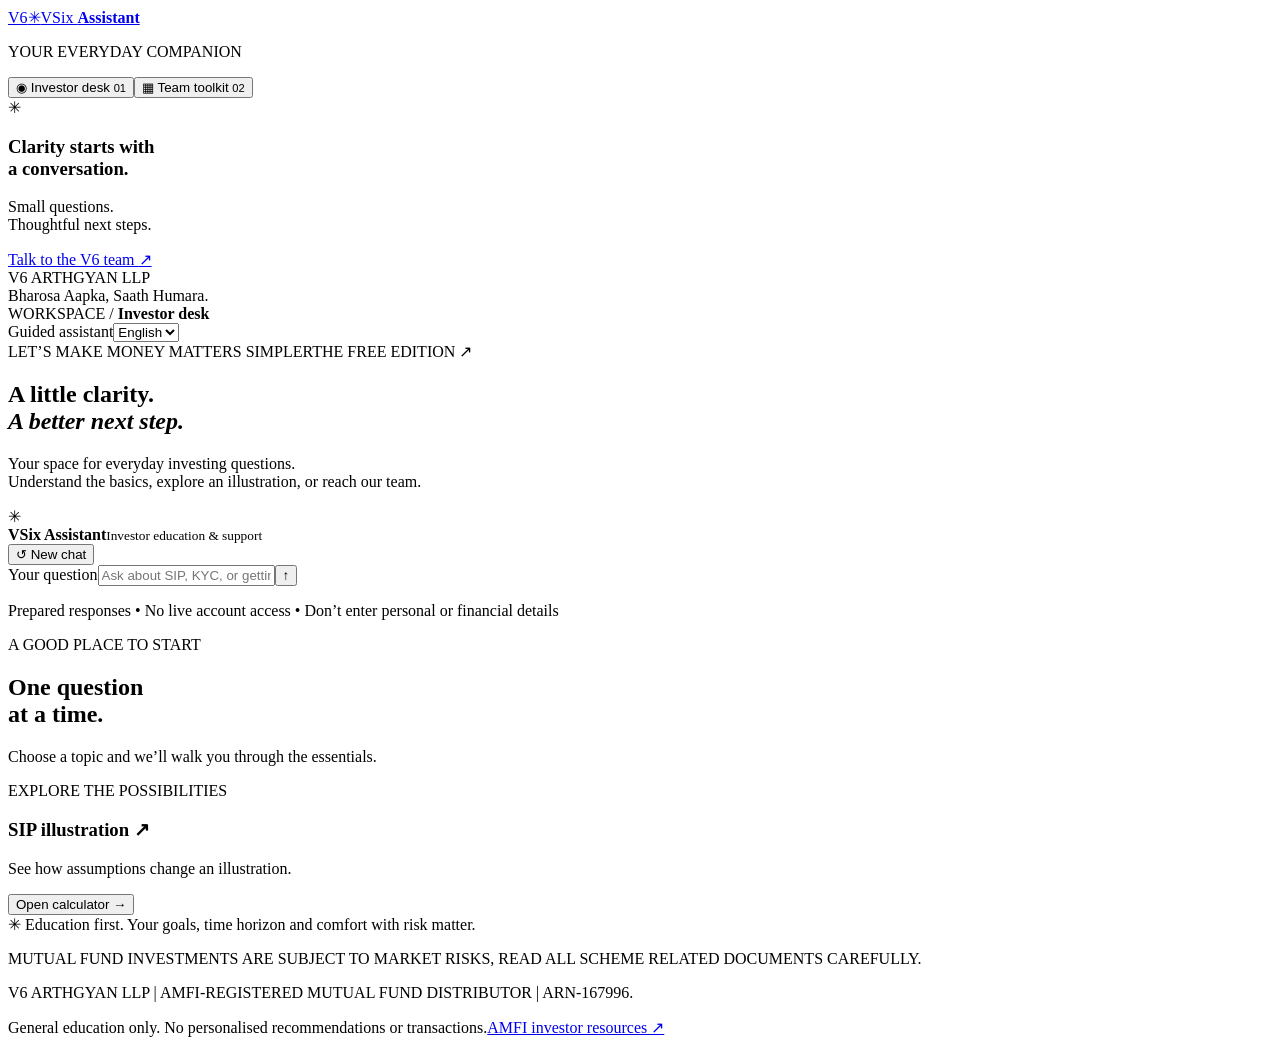
==== index.html @ e1c982d2 "Build VSix Assistant investor and team interface" ====
<!doctype html>
<html lang="en"><head><meta charset="utf-8"><meta name="viewport" content="width=device-width,initial-scale=1"><meta name="theme-color" content="#142a3b"><meta name="description" content="VSix Assistant: investor education, WhatsApp enquiries and a practical team toolkit."><title>VSix Assistant — A little clarity, every day.</title><link rel="stylesheet" href="style.css"></head>
<body><div class="app"><aside class="sidebar"><a class="wordmark" href="./" aria-label="VSix Assistant home"><span class="mark">V6<span>✳</span></span><span>VSix <b>Assistant</b></span></a><p class="eyebrow">YOUR EVERYDAY COMPANION</p><nav aria-label="Assistant workspace"><button class="nav active" data-mode="client"><span>◉</span> Investor desk <small>01</small></button><button class="nav" data-mode="team"><span>▦</span> Team toolkit <small>02</small></button></nav><div class="side-note"><span class="little-star">✳</span><h3>Clarity starts with<br>a conversation.</h3><p>Small questions.<br>Thoughtful next steps.</p></div><a class="contact whatsapp" href="https://wa.me/916306522855" target="_blank" rel="noopener noreferrer">Talk to the V6 team <span>↗</span></a><div class="side-bottom">V6 ARTHGYAN LLP<br><span>Bharosa Aapka, Saath Humara.</span></div></aside>
<main><header><span class="breadcrumb">WORKSPACE <span>/</span> <b id="crumb">Investor desk</b></span><div class="header-right"><span class="status"><i></i> Guided assistant</span><select id="language" aria-label="Response language"><option value="en">English</option><option value="hi">हिन्दी</option></select></div></header>
<section class="intro"><div class="intro-top"><span class="tag" id="tag">LET’S MAKE MONEY MATTERS SIMPLER</span><span class="edition">THE FREE EDITION ↗</span></div><h1 id="title">A little clarity.<br><em>A better next step.</em></h1><p id="subtitle">Your space for everyday investing questions.<br>Understand the basics, explore an illustration, or reach our team.</p></section>
<div class="workspace"><section class="chat-panel" aria-label="Guided chat"><div class="panel-head"><div><span class="avatar">✳</span><div><strong>VSix Assistant</strong><small id="modeLabel">Investor education & support</small></div></div><button class="text-button" id="reset">↺ New chat</button></div><div class="messages" id="messages" role="log" aria-live="polite" aria-relevant="additions"></div><div id="suggestions" class="suggestions"></div><form id="chatForm" class="composer"><label class="sr-only" for="question">Your question</label><input id="question" maxlength="500" autocomplete="off" placeholder="Ask about SIP, KYC, or getting started…" required><button aria-label="Send question" type="submit">↑</button></form><p class="chat-note">Prepared responses • No live account access • Don’t enter personal or financial details</p></section>
<aside class="right-panel"><section class="resource-card" id="resource"><div class="mini-label">A GOOD PLACE TO START</div><h2>One question<br>at a time.</h2><p>Choose a topic and we’ll walk you through the essentials.</p><div id="topics"></div></section><section class="tool-card"><span class="mini-label">EXPLORE THE POSSIBILITIES</span><h3>SIP illustration <span>↗</span></h3><p>See how assumptions change an illustration.</p><button id="openCalc">Open calculator <span>→</span></button></section><div class="trust-note">✳ <span>Education first. Your goals, time horizon and comfort with risk matter.</span></div></aside></div>
<section id="teamTools" hidden><div class="section-title"><div><span class="mini-label">LESS REPETITION. MORE FOCUS.</span><h2>Your everyday drafting desk.</h2></div><span>Templates • Review before use</span></div><div class="tools-grid"><article class="draft-card"><h3>Content & client replies</h3><p>Prepared drafts for common communication needs.</p><label for="template">Choose a template</label><select id="template"><option value="caption">Goal-based investing caption</option><option value="sipreply">SIP enquiry reply</option><option value="followup">Service request follow-up</option><option value="handover">Internal task handover</option></select><button class="primary" id="draft">Create draft →</button></article><article class="draft-output"><div><span class="mini-label">YOUR DRAFT</span><button class="text-button" id="copyDraft">Copy</button></div><textarea id="draftOutput" aria-label="Editable communication draft" placeholder="Your draft will appear here. You can edit it before copying."></textarea><p id="copyStatus" role="status">No client data required. All drafts need human review.</p></article></div></section>
<footer><p>MUTUAL FUND INVESTMENTS ARE SUBJECT TO MARKET RISKS, READ ALL SCHEME RELATED DOCUMENTS CAREFULLY.</p><p>V6 ARTHGYAN LLP | AMFI-REGISTERED MUTUAL FUND DISTRIBUTOR | ARN-167996.</p><div><span>General education only. No personalised recommendations or transactions.</span><a href="https://www.amfiindia.com/investor" target="_blank" rel="noopener noreferrer">AMFI investor resources ↗</a></div></footer>
</main></div>
<dialog id="calculator"><div class="dialog-head"><span class="mini-label">PLAN WITH PERSPECTIVE</span><button id="closeCalc" aria-label="Close calculator">×</button></div><h2>What could consistency look like?</h2><p class="muted">A mathematical illustration, not a return forecast.</p><form id="calcForm"><label for="monthly">Monthly investment (₹)</label><input id="monthly" type="number" min="100" max="10000000" step="100" value="5000" required><div class="calc-row"><div><label for="years">Years</label><input id="years" type="number" min="1" max="50" value="10" required></div><div><label for="rate">Assumed annual return (%)</label><input id="rate" type="number" min="-20" max="30" step="0.1" value="8" required></div></div><button class="primary">Calculate illustration →</button></form><div id="calcResult" aria-live="polite"></div><p class="fine">Assumes end-of-month contributions and a constant monthly rate derived from the annual rate. Actual returns vary and can be negative. Excludes taxes, charges and inflation.</p></dialog>
<script src="app.js"></script></body></html>
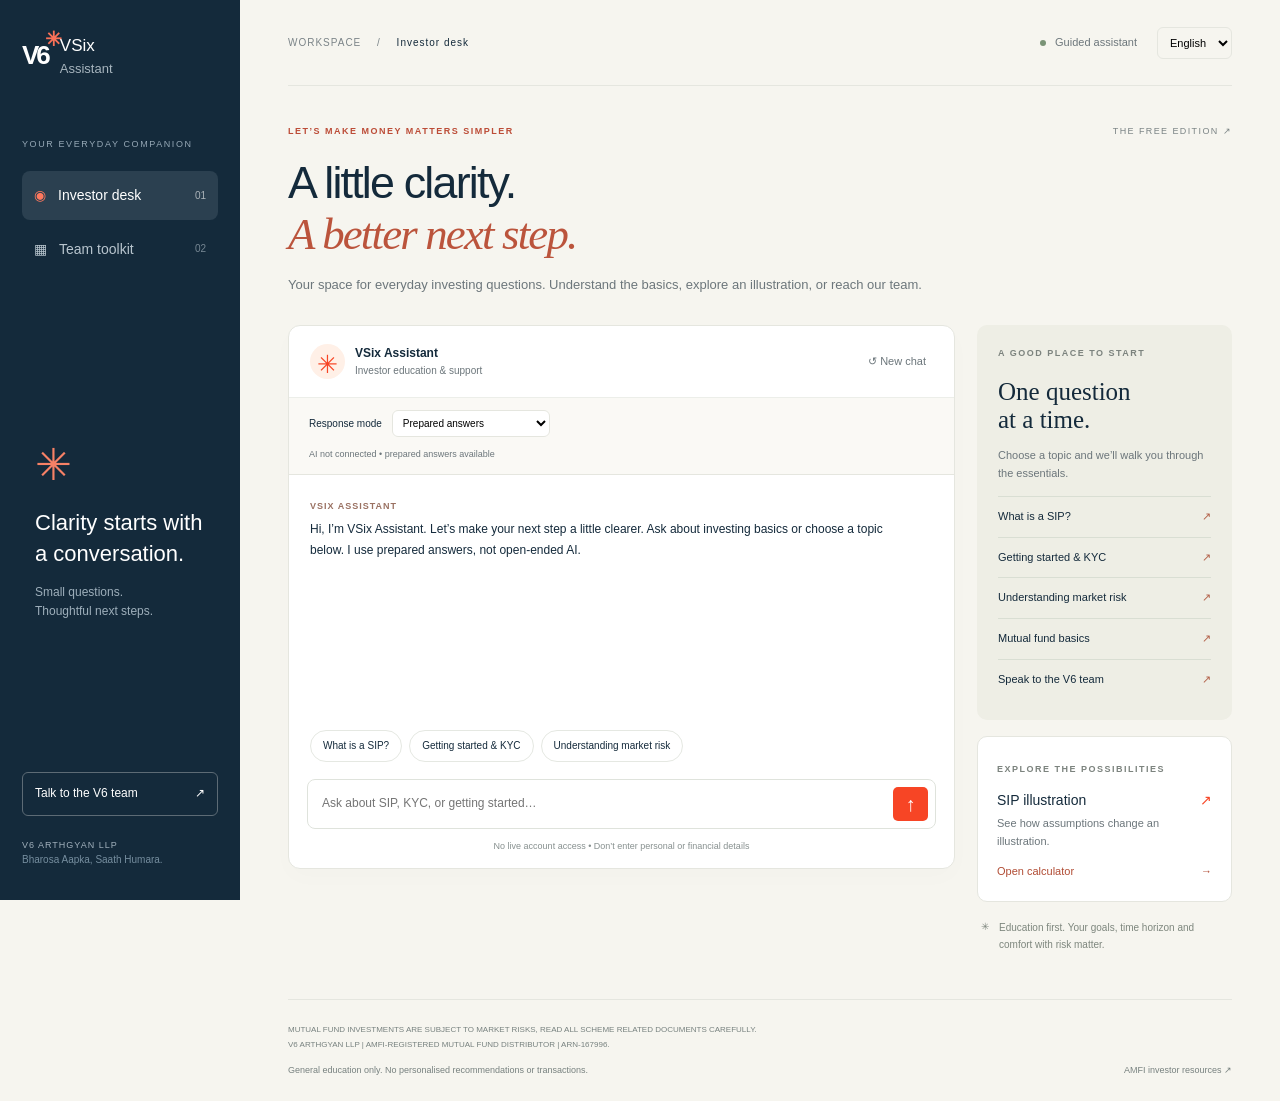
==== commit 2d180eac: "Add optional server-side Gemini integration with persistent usage caps and prepared fallback" ====
--- a/index.html
+++ b/index.html
@@ -3,7 +3,7 @@
 <body><div class="app"><aside class="sidebar"><a class="wordmark" href="./" aria-label="VSix Assistant home"><span class="mark">V6<span>✳</span></span><span>VSix <b>Assistant</b></span></a><p class="eyebrow">YOUR EVERYDAY COMPANION</p><nav aria-label="Assistant workspace"><button class="nav active" data-mode="client"><span>◉</span> Investor desk <small>01</small></button><button class="nav" data-mode="team"><span>▦</span> Team toolkit <small>02</small></button></nav><div class="side-note"><span class="little-star">✳</span><h3>Clarity starts with<br>a conversation.</h3><p>Small questions.<br>Thoughtful next steps.</p></div><a class="contact whatsapp" href="https://wa.me/916306522855" target="_blank" rel="noopener noreferrer">Talk to the V6 team <span>↗</span></a><div class="side-bottom">V6 ARTHGYAN LLP<br><span>Bharosa Aapka, Saath Humara.</span></div></aside>
 <main><header><span class="breadcrumb">WORKSPACE <span>/</span> <b id="crumb">Investor desk</b></span><div class="header-right"><span class="status"><i></i> Guided assistant</span><select id="language" aria-label="Response language"><option value="en">English</option><option value="hi">हिन्दी</option></select></div></header>
 <section class="intro"><div class="intro-top"><span class="tag" id="tag">LET’S MAKE MONEY MATTERS SIMPLER</span><span class="edition">THE FREE EDITION ↗</span></div><h1 id="title">A little clarity.<br><em>A better next step.</em></h1><p id="subtitle">Your space for everyday investing questions.<br>Understand the basics, explore an illustration, or reach our team.</p></section>
-<div class="workspace"><section class="chat-panel" aria-label="Guided chat"><div class="panel-head"><div><span class="avatar">✳</span><div><strong>VSix Assistant</strong><small id="modeLabel">Investor education & support</small></div></div><button class="text-button" id="reset">↺ New chat</button></div><div class="messages" id="messages" role="log" aria-live="polite" aria-relevant="additions"></div><div id="suggestions" class="suggestions"></div><form id="chatForm" class="composer"><label class="sr-only" for="question">Your question</label><input id="question" maxlength="500" autocomplete="off" placeholder="Ask about SIP, KYC, or getting started…" required><button aria-label="Send question" type="submit">↑</button></form><p class="chat-note">Prepared responses • No live account access • Don’t enter personal or financial details</p></section>
+<div class="workspace"><section class="chat-panel" aria-label="Guided chat"><div class="panel-head"><div><span class="avatar">✳</span><div><strong>VSix Assistant</strong><small id="modeLabel">Investor education & support</small></div></div><button class="text-button" id="reset">↺ New chat</button></div><div class="ai-bar"><label for="answerMode">Response mode</label><select id="answerMode"><option value="prepared">Prepared answers</option><option value="ai" disabled>Gemini AI — awaiting setup</option></select><span id="aiStatus" role="status">Checking AI connection…</span></div><p class="ai-disclosure" id="aiDisclosure" hidden>AI questions and up to 3 recent exchanges go to Google. Free-tier content may be used to improve its products. Share general questions only. AI can make mistakes.</p><div class="messages" id="messages" role="log" aria-live="polite" aria-relevant="additions"></div><div id="suggestions" class="suggestions"></div><form id="chatForm" class="composer"><label class="sr-only" for="question">Your question</label><input id="question" maxlength="500" autocomplete="off" placeholder="Ask about SIP, KYC, or getting started…" required><button aria-label="Send question" type="submit">↑</button></form><p class="chat-note">No live account access • Don’t enter personal or financial details</p></section>
 <aside class="right-panel"><section class="resource-card" id="resource"><div class="mini-label">A GOOD PLACE TO START</div><h2>One question<br>at a time.</h2><p>Choose a topic and we’ll walk you through the essentials.</p><div id="topics"></div></section><section class="tool-card"><span class="mini-label">EXPLORE THE POSSIBILITIES</span><h3>SIP illustration <span>↗</span></h3><p>See how assumptions change an illustration.</p><button id="openCalc">Open calculator <span>→</span></button></section><div class="trust-note">✳ <span>Education first. Your goals, time horizon and comfort with risk matter.</span></div></aside></div>
 <section id="teamTools" hidden><div class="section-title"><div><span class="mini-label">LESS REPETITION. MORE FOCUS.</span><h2>Your everyday drafting desk.</h2></div><span>Templates • Review before use</span></div><div class="tools-grid"><article class="draft-card"><h3>Content & client replies</h3><p>Prepared drafts for common communication needs.</p><label for="template">Choose a template</label><select id="template"><option value="caption">Goal-based investing caption</option><option value="sipreply">SIP enquiry reply</option><option value="followup">Service request follow-up</option><option value="handover">Internal task handover</option></select><button class="primary" id="draft">Create draft →</button></article><article class="draft-output"><div><span class="mini-label">YOUR DRAFT</span><button class="text-button" id="copyDraft">Copy</button></div><textarea id="draftOutput" aria-label="Editable communication draft" placeholder="Your draft will appear here. You can edit it before copying."></textarea><p id="copyStatus" role="status">No client data required. All drafts need human review.</p></article></div></section>
 <footer><p>MUTUAL FUND INVESTMENTS ARE SUBJECT TO MARKET RISKS, READ ALL SCHEME RELATED DOCUMENTS CAREFULLY.</p><p>V6 ARTHGYAN LLP | AMFI-REGISTERED MUTUAL FUND DISTRIBUTOR | ARN-167996.</p><div><span>General education only. No personalised recommendations or transactions.</span><a href="https://www.amfiindia.com/investor" target="_blank" rel="noopener noreferrer">AMFI investor resources ↗</a></div></footer>
--- a/style.css
+++ b/style.css
@@ -0,0 +1,2 @@
+:root{--navy:#142a3b;--orange:#f74525;--cream:#f6f5ef;--line:#e5e6df;--muted:#6c767b}*{box-sizing:border-box}body{margin:0;background:var(--cream);color:var(--navy);font:14px/1.6 Arial,sans-serif}button,input,select,textarea{font:inherit}button,a,input,select,textarea{-webkit-tap-highlight-color:transparent}button,a,select{cursor:pointer}button{color:inherit}a{color:inherit}button:focus-visible,a:focus-visible,input:focus-visible,select:focus-visible,textarea:focus-visible{outline:3px solid #f7a08e;outline-offset:3px}button{transition:background .15s,transform .15s}button:hover{transform:translateY(-1px)}.app{display:grid;grid-template-columns:240px 1fr;min-height:100vh}.sidebar{background:var(--navy);color:#fff;padding:32px 22px;display:flex;flex-direction:column;position:sticky;top:0;height:100vh}.wordmark{text-decoration:none;display:flex;align-items:center;gap:12px;font-size:17px}.wordmark b{display:block;font-weight:400;color:#a7b5be;font-size:13px}.mark{font-weight:800;font-size:26px;position:relative;letter-spacing:-3px}.mark span{color:#fa7158;font-size:20px;position:absolute;top:-12px;right:-11px}.eyebrow{font-size:9px;letter-spacing:1.6px;color:#96a8b6;margin:57px 0 15px}.nav{width:100%;border:0;background:transparent;text-align:left;color:#b8c5ce;display:flex;gap:12px;align-items:center;padding:13px 12px;border-radius:8px;margin:5px 0}.nav small{margin-left:auto;font-size:10px;opacity:.6}.nav.active{background:#2b4050;color:#fff}.nav.active>span{color:#ff785e}.side-note{margin:auto 0;padding:35px 13px}.little-star{font-size:44px;color:#f78166}.side-note h3{font-weight:400;font-size:22px;line-height:1.4;margin:8px 0 13px}.side-note p{color:#9eafbb;font-size:12px}.contact{border:1px solid #5d6b75;border-radius:6px;padding:11px 12px;text-decoration:none;font-size:12px;display:flex;justify-content:space-between}.side-bottom{font-size:9px;letter-spacing:1px;color:#a1b0bc;margin-top:22px}.side-bottom span{font-size:10px;letter-spacing:0;color:#768e9f}main{padding:0 48px;max-width:1600px;width:100%;margin:auto}header{height:86px;display:flex;align-items:center;justify-content:space-between;border-bottom:1px solid var(--line);gap:12px}.breadcrumb{font-size:10px;letter-spacing:1px;color:#7b8488}.breadcrumb span{margin:0 12px}.breadcrumb b{color:var(--navy);font-weight:500}.header-right{display:flex;align-items:center;gap:20px}.status{font-size:11px;color:var(--muted)}.status i{display:inline-block;background:#799376;width:6px;height:6px;border-radius:100%;margin-right:6px}select{background:white;border:1px solid var(--line);padding:8px;border-radius:6px}header select{background:transparent;font-size:11px}.intro{padding:38px 0 29px}.intro-top{display:flex;align-items:center;justify-content:space-between}.tag,.mini-label{font-size:9px;font-weight:600;letter-spacing:1.5px}.tag{color:#bc4c37}.edition{font-size:9px;letter-spacing:1.4px;color:#7b8485}h1{font-size:clamp(32px,3.5vw,52px);font-weight:500;line-height:1.12;letter-spacing:-1.8px;margin:19px 0 14px}h1 em{font-family:Georgia,serif;font-weight:400;color:#bb543c}p{margin:0}.intro>p{color:var(--muted);font-size:13px;line-height:1.8}.workspace{display:grid;grid-template-columns:minmax(0,1fr) 255px;gap:22px;align-items:start}.chat-panel{background:#fff;border:1px solid var(--line);border-radius:12px;overflow:hidden;box-shadow:0 8px 25px #142a3b04}.panel-head{padding:18px 21px;display:flex;justify-content:space-between;align-items:center;border-bottom:1px solid #eceee9}.panel-head>div{display:flex;align-items:center;gap:10px}.avatar{width:35px;height:35px;border-radius:50%;background:#fff0e7;color:var(--orange);display:grid;place-items:center;font-size:25px}.panel-head strong{font-size:12px;display:block}.panel-head small{font-size:10px;color:var(--muted);display:block}.text-button{background:none;border:0;font-size:11px;color:var(--muted);padding:7px}.messages{height:255px;overflow-y:auto;padding:23px 21px;scroll-behavior:smooth}.message{max-width:93%;margin-bottom:18px;white-space:pre-wrap;font-size:12px;line-height:1.8}.message .byline{font-size:9px;color:#9a7162;letter-spacing:1px;margin-bottom:5px;font-weight:600}.message.user{background:#f2f3ee;border-radius:10px;padding:10px 14px;margin-left:auto;width:fit-content}.message a{display:block;color:#b7523c;font-size:11px;margin-top:8px}.suggestions{display:flex;gap:7px;flex-wrap:wrap;padding:0 21px 17px}.suggestions button{border:1px solid #e5e8e2;background:#fff;border-radius:20px;padding:7px 12px;font-size:10px}.suggestions button:hover{background:#fff0e7}.composer{border:1px solid #dfe3dc;border-radius:8px;display:flex;margin:0 18px;padding:7px;gap:8px}.composer input{width:100%;min-width:0;border:0;background:transparent;padding:7px;font-size:12px;color:var(--navy)}.composer button{background:var(--orange);color:white;border:0;min-width:35px;border-radius:5px;font-size:20px}.chat-note{text-align:center;font-size:9px;color:#87908f;padding:10px 15px 15px}.resource-card{padding:21px;background:#eeeee5;border-radius:10px}.mini-label{color:#7c837e}.resource-card h2{font:400 25px/1.15 Georgia,serif;margin:17px 0 12px}.resource-card p{font-size:11px;color:var(--muted);margin-bottom:14px}.topic{display:flex;align-items:center;justify-content:space-between;width:100%;border:0;border-top:1px solid #d9ded3;background:transparent;padding:11px 0;text-align:left;font-size:11px}.topic span{color:#b26048}.tool-card{background:#fff;border:1px solid var(--line);border-radius:10px;padding:19px;margin-top:16px}.tool-card h3{font-size:14px;margin:10px 0 4px;font-weight:500}.tool-card h3 span{float:right;color:var(--orange)}.tool-card p{font-size:11px;color:var(--muted)}.tool-card button{border:0;background:transparent;padding:13px 0 0;font-size:11px;color:#b14c34;width:100%;text-align:left}.tool-card button span{float:right}.trust-note{display:flex;gap:10px;color:#7d867d;font-size:10px;padding:17px 4px}.trust-note>span{line-height:1.7}footer{margin-top:29px;padding:22px 0;border-top:1px solid var(--line);font-size:8px;color:#77817f;line-height:1.9}footer>div{display:flex;justify-content:space-between;gap:15px;margin-top:10px;font-size:9px}footer a{text-decoration:none}.section-title{display:flex;align-items:center;justify-content:space-between;margin:30px 0 17px}.section-title h2{font:400 26px Georgia,serif;margin:7px 0}.section-title>span{font-size:10px;color:var(--muted)}.tools-grid{display:grid;grid-template-columns:1fr 1.4fr;gap:22px}.draft-card,.draft-output{border:1px solid var(--line);border-radius:10px;background:white;padding:22px}.draft-card h3{margin:0 0 8px;font-size:16px}.draft-card p,.draft-output p{font-size:11px;color:var(--muted)}label{display:block;font-size:11px;margin:17px 0 6px}.draft-card select{width:100%}.primary{background:var(--navy);color:#fff;border:0;border-radius:6px;padding:11px 17px;margin-top:17px;width:100%}.draft-output>div{display:flex;justify-content:space-between;align-items:center}.draft-output textarea{resize:vertical;width:100%;min-height:200px;border:0;color:var(--navy);font-size:12px;line-height:1.7;margin:10px 0}dialog{max-width:470px;width:calc(100% - 32px);border:1px solid var(--line);border-radius:15px;padding:25px;color:var(--navy);box-shadow:0 20px 80px #0002}dialog::backdrop{background:#142a3b99}.dialog-head{display:flex;justify-content:space-between;align-items:center}.dialog-head button{background:none;border:0;font-size:26px}dialog h2{font:400 29px/1.2 Georgia,serif;margin:12px 0}dialog .muted{color:var(--muted);font-size:12px}dialog input{border:1px solid var(--line);border-radius:5px;padding:10px;width:100%;min-width:0}.calc-row{display:grid;grid-template-columns:1fr 1fr;gap:15px}.fine{font-size:10px;color:var(--muted);margin-top:17px}#calcResult{background:#f6f5ef;border-radius:8px;margin-top:17px;padding:12px;font-size:12px}#calcResult:empty{display:none}#calcResult strong{font-size:26px;display:block}#calcResult span{display:block;color:var(--muted);font-size:11px}.sr-only{position:absolute;width:1px;height:1px;padding:0;margin:-1px;overflow:hidden;clip:rect(0,0,0,0);white-space:nowrap;border:0}[hidden]{display:none!important}@media(min-width:1500px){main{padding:0 65px}.messages{height:300px}}@media(max-width:1150px){main{padding:0 27px}.app{grid-template-columns:205px 1fr}.workspace{grid-template-columns:minmax(0,1fr) 220px}.sidebar{padding:25px 15px}.edition{display:none}}@media(max-width:900px){.workspace{grid-template-columns:1fr}.right-panel{display:grid;grid-template-columns:1fr 1fr;gap:16px}.tool-card{margin:0}.trust-note{grid-column:1/-1;padding:0}.resource-card h2{font-size:22px}.resource-card p{margin-bottom:8px}.tools-grid{grid-template-columns:1fr}.section-title>span{display:none}}@media(max-width:620px){.app{display:block}.sidebar{position:static;height:auto;padding:18px 20px;display:block}.wordmark{font-size:15px}.mark{font-size:23px}.wordmark b{display:inline;margin-left:3px}.eyebrow,.side-note,.contact,.side-bottom{display:none}.sidebar nav{display:flex;gap:8px;margin-top:16px}.nav{font-size:12px;padding:9px}.nav small{display:none}main{padding:0 19px}header{height:65px}.breadcrumb{font-size:8px}.breadcrumb span{margin:0 5px}.header-right{gap:5px}.status{display:none}h1{font-size:38px}.intro{padding:25px 0}.tag{font-size:8px;letter-spacing:1px}.messages{height:285px}.panel-head{padding:15px}.messages{padding:18px 16px}.right-panel{grid-template-columns:1fr 1fr;gap:12px}.resource-card,.tool-card{padding:16px}.mini-label{font-size:8px;letter-spacing:1px}.resource-card h2{font-size:23px}.topic{font-size:10px}.section-title h2{font-size:24px}footer>div{display:block}footer>div a{display:block;margin-top:6px}.chat-note{font-size:8px}}
+.ai-bar{padding:12px 20px;background:#faf9f5;border-bottom:1px solid var(--line);display:flex;align-items:center;gap:10px;flex-wrap:wrap}.ai-bar label{margin:0;font-size:10px}.ai-bar select{font-size:10px;padding:6px}.ai-bar>span{font-size:9px;color:var(--muted);width:100%}.ai-disclosure{font-size:10px;padding:10px 20px;color:#8b4836;background:#fff0e7}button:disabled{opacity:.5;cursor:wait;transform:none}
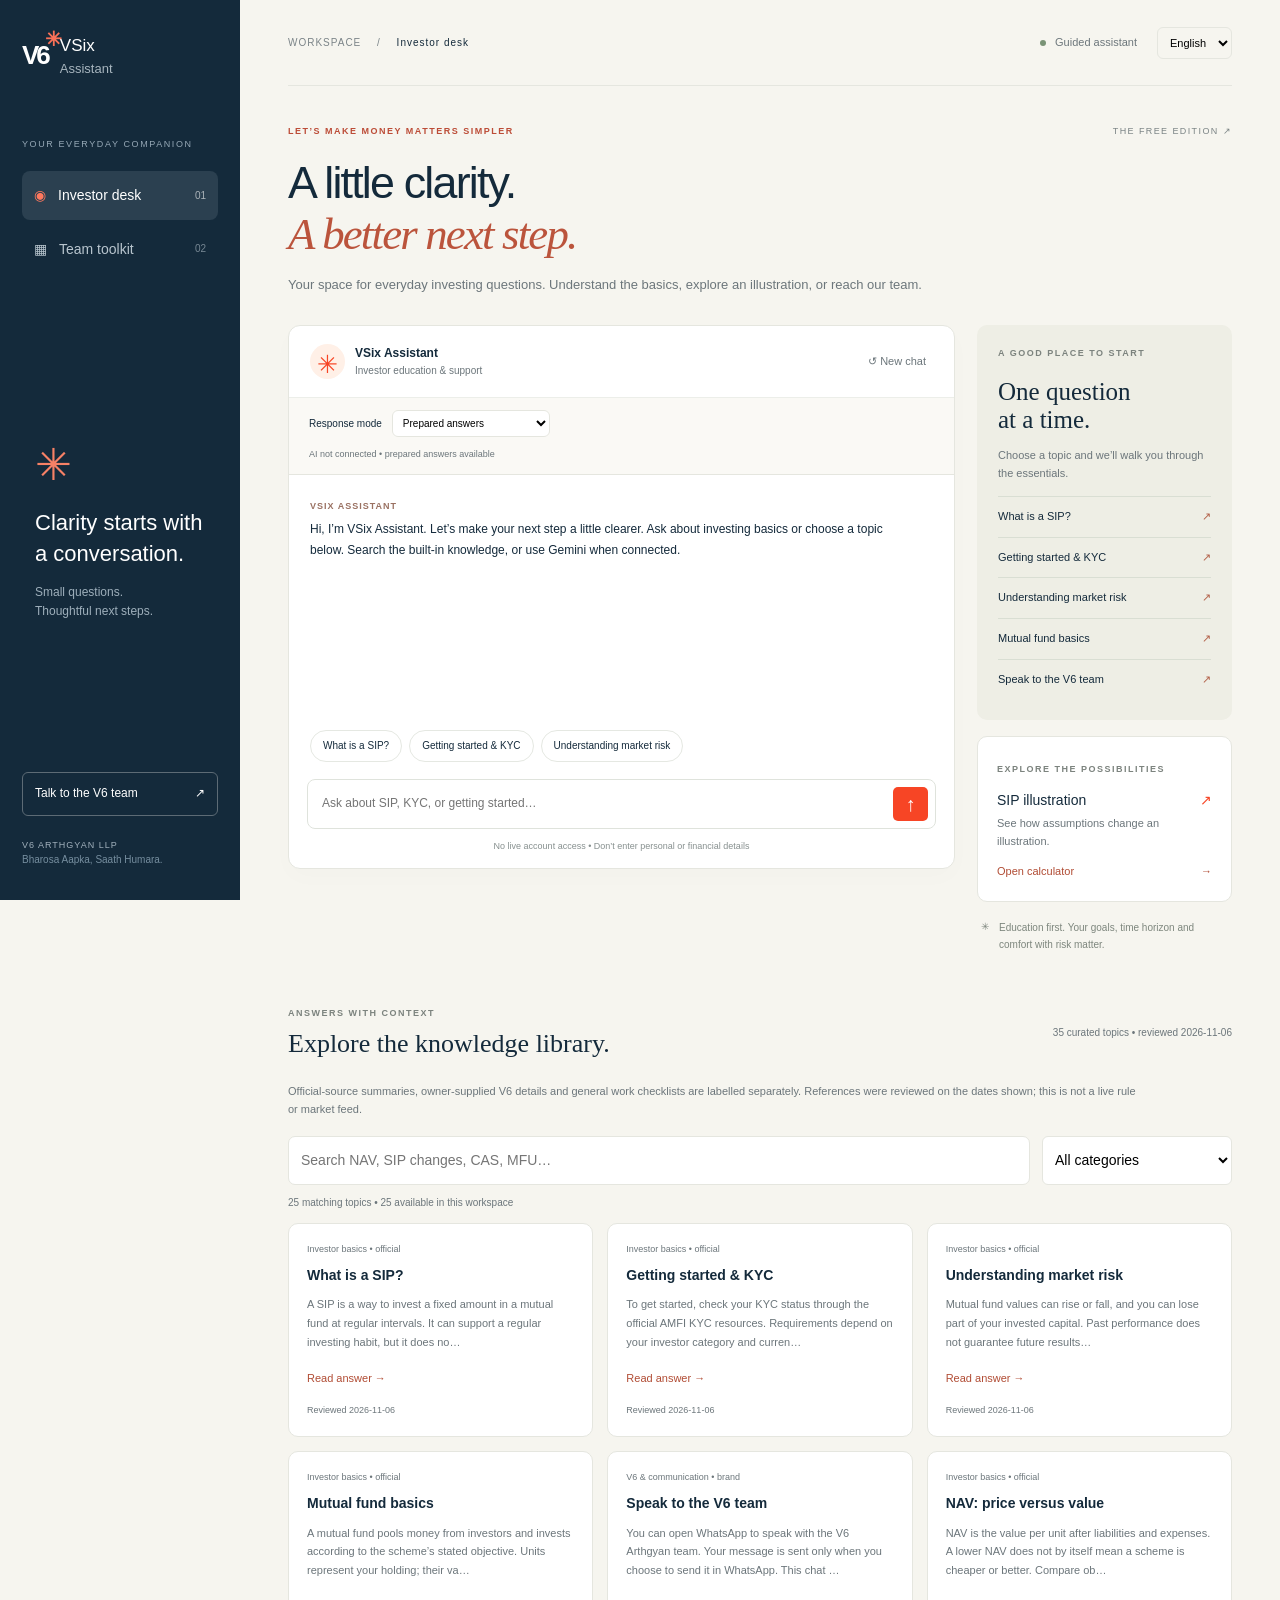
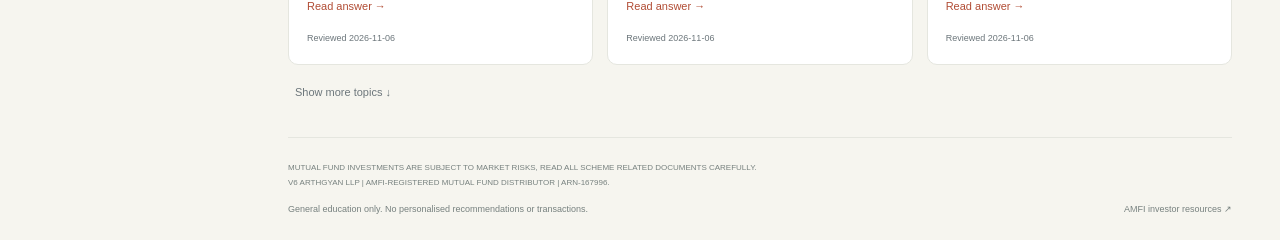
==== commit 353e5c75: "Expand bilingual knowledge library and add source-grounded retrieval for prepared and Gemini answers" ====
--- a/index.html
+++ b/index.html
@@ -5,8 +5,8 @@
 <section class="intro"><div class="intro-top"><span class="tag" id="tag">LET’S MAKE MONEY MATTERS SIMPLER</span><span class="edition">THE FREE EDITION ↗</span></div><h1 id="title">A little clarity.<br><em>A better next step.</em></h1><p id="subtitle">Your space for everyday investing questions.<br>Understand the basics, explore an illustration, or reach our team.</p></section>
 <div class="workspace"><section class="chat-panel" aria-label="Guided chat"><div class="panel-head"><div><span class="avatar">✳</span><div><strong>VSix Assistant</strong><small id="modeLabel">Investor education & support</small></div></div><button class="text-button" id="reset">↺ New chat</button></div><div class="ai-bar"><label for="answerMode">Response mode</label><select id="answerMode"><option value="prepared">Prepared answers</option><option value="ai" disabled>Gemini AI — awaiting setup</option></select><span id="aiStatus" role="status">Checking AI connection…</span></div><p class="ai-disclosure" id="aiDisclosure" hidden>AI questions and up to 3 recent exchanges go to Google. Free-tier content may be used to improve its products. Share general questions only. AI can make mistakes.</p><div class="messages" id="messages" role="log" aria-live="polite" aria-relevant="additions"></div><div id="suggestions" class="suggestions"></div><form id="chatForm" class="composer"><label class="sr-only" for="question">Your question</label><input id="question" maxlength="500" autocomplete="off" placeholder="Ask about SIP, KYC, or getting started…" required><button aria-label="Send question" type="submit">↑</button></form><p class="chat-note">No live account access • Don’t enter personal or financial details</p></section>
 <aside class="right-panel"><section class="resource-card" id="resource"><div class="mini-label">A GOOD PLACE TO START</div><h2>One question<br>at a time.</h2><p>Choose a topic and we’ll walk you through the essentials.</p><div id="topics"></div></section><section class="tool-card"><span class="mini-label">EXPLORE THE POSSIBILITIES</span><h3>SIP illustration <span>↗</span></h3><p>See how assumptions change an illustration.</p><button id="openCalc">Open calculator <span>→</span></button></section><div class="trust-note">✳ <span>Education first. Your goals, time horizon and comfort with risk matter.</span></div></aside></div>
-<section id="teamTools" hidden><div class="section-title"><div><span class="mini-label">LESS REPETITION. MORE FOCUS.</span><h2>Your everyday drafting desk.</h2></div><span>Templates • Review before use</span></div><div class="tools-grid"><article class="draft-card"><h3>Content & client replies</h3><p>Prepared drafts for common communication needs.</p><label for="template">Choose a template</label><select id="template"><option value="caption">Goal-based investing caption</option><option value="sipreply">SIP enquiry reply</option><option value="followup">Service request follow-up</option><option value="handover">Internal task handover</option></select><button class="primary" id="draft">Create draft →</button></article><article class="draft-output"><div><span class="mini-label">YOUR DRAFT</span><button class="text-button" id="copyDraft">Copy</button></div><textarea id="draftOutput" aria-label="Editable communication draft" placeholder="Your draft will appear here. You can edit it before copying."></textarea><p id="copyStatus" role="status">No client data required. All drafts need human review.</p></article></div></section>
+<section class="knowledge-section" aria-labelledby="knowledgeHeading"><div class="section-title"><div><span class="mini-label">ANSWERS WITH CONTEXT</span><h2 id="knowledgeHeading">Explore the knowledge library.</h2></div><span id="knowledgeVersion"></span></div><p class="knowledge-note">Official-source summaries, owner-supplied V6 details and general work checklists are labelled separately. References were reviewed on the dates shown; this is not a live rule or market feed.</p><div class="knowledge-search"><label class="sr-only" for="knowledgeSearch">Search knowledge</label><input id="knowledgeSearch" type="search" placeholder="Search NAV, SIP changes, CAS, MFU…" maxlength="150"><label class="sr-only" for="knowledgeCategory">Knowledge category</label><select id="knowledgeCategory"><option value="all">All categories</option><option>Investor basics</option><option>Transactions &amp; servicing</option><option>Team operations</option><option>Platform support</option><option>V6 &amp; communication</option></select></div><p id="knowledgeCount" role="status"></p><div id="knowledgeResults" class="knowledge-grid"></div><button class="text-button" id="knowledgeMore">Show more topics ↓</button></section><section id="teamTools" hidden><div class="section-title"><div><span class="mini-label">LESS REPETITION. MORE FOCUS.</span><h2>Your everyday drafting desk.</h2></div><span>Templates • Review before use</span></div><div class="tools-grid"><article class="draft-card"><h3>Content & client replies</h3><p>Prepared drafts for common communication needs.</p><label for="template">Choose a template</label><select id="template"><option value="caption">Goal-based investing caption</option><option value="sipreply">SIP enquiry reply</option><option value="followup">Service request follow-up</option><option value="handover">Internal task handover</option></select><button class="primary" id="draft">Create draft →</button></article><article class="draft-output"><div><span class="mini-label">YOUR DRAFT</span><button class="text-button" id="copyDraft">Copy</button></div><textarea id="draftOutput" aria-label="Editable communication draft" placeholder="Your draft will appear here. You can edit it before copying."></textarea><p id="copyStatus" role="status">No client data required. All drafts need human review.</p></article></div></section>
 <footer><p>MUTUAL FUND INVESTMENTS ARE SUBJECT TO MARKET RISKS, READ ALL SCHEME RELATED DOCUMENTS CAREFULLY.</p><p>V6 ARTHGYAN LLP | AMFI-REGISTERED MUTUAL FUND DISTRIBUTOR | ARN-167996.</p><div><span>General education only. No personalised recommendations or transactions.</span><a href="https://www.amfiindia.com/investor" target="_blank" rel="noopener noreferrer">AMFI investor resources ↗</a></div></footer>
 </main></div>
 <dialog id="calculator"><div class="dialog-head"><span class="mini-label">PLAN WITH PERSPECTIVE</span><button id="closeCalc" aria-label="Close calculator">×</button></div><h2>What could consistency look like?</h2><p class="muted">A mathematical illustration, not a return forecast.</p><form id="calcForm"><label for="monthly">Monthly investment (₹)</label><input id="monthly" type="number" min="100" max="10000000" step="100" value="5000" required><div class="calc-row"><div><label for="years">Years</label><input id="years" type="number" min="1" max="50" value="10" required></div><div><label for="rate">Assumed annual return (%)</label><input id="rate" type="number" min="-20" max="30" step="0.1" value="8" required></div></div><button class="primary">Calculate illustration →</button></form><div id="calcResult" aria-live="polite"></div><p class="fine">Assumes end-of-month contributions and a constant monthly rate derived from the annual rate. Actual returns vary and can be negative. Excludes taxes, charges and inflation.</p></dialog>
-<script src="app.js"></script></body></html>
+<script type="module" src="app.js"></script></body></html>
--- a/style.css
+++ b/style.css
@@ -1,2 +1,4 @@
 :root{--navy:#142a3b;--orange:#f74525;--cream:#f6f5ef;--line:#e5e6df;--muted:#6c767b}*{box-sizing:border-box}body{margin:0;background:var(--cream);color:var(--navy);font:14px/1.6 Arial,sans-serif}button,input,select,textarea{font:inherit}button,a,input,select,textarea{-webkit-tap-highlight-color:transparent}button,a,select{cursor:pointer}button{color:inherit}a{color:inherit}button:focus-visible,a:focus-visible,input:focus-visible,select:focus-visible,textarea:focus-visible{outline:3px solid #f7a08e;outline-offset:3px}button{transition:background .15s,transform .15s}button:hover{transform:translateY(-1px)}.app{display:grid;grid-template-columns:240px 1fr;min-height:100vh}.sidebar{background:var(--navy);color:#fff;padding:32px 22px;display:flex;flex-direction:column;position:sticky;top:0;height:100vh}.wordmark{text-decoration:none;display:flex;align-items:center;gap:12px;font-size:17px}.wordmark b{display:block;font-weight:400;color:#a7b5be;font-size:13px}.mark{font-weight:800;font-size:26px;position:relative;letter-spacing:-3px}.mark span{color:#fa7158;font-size:20px;position:absolute;top:-12px;right:-11px}.eyebrow{font-size:9px;letter-spacing:1.6px;color:#96a8b6;margin:57px 0 15px}.nav{width:100%;border:0;background:transparent;text-align:left;color:#b8c5ce;display:flex;gap:12px;align-items:center;padding:13px 12px;border-radius:8px;margin:5px 0}.nav small{margin-left:auto;font-size:10px;opacity:.6}.nav.active{background:#2b4050;color:#fff}.nav.active>span{color:#ff785e}.side-note{margin:auto 0;padding:35px 13px}.little-star{font-size:44px;color:#f78166}.side-note h3{font-weight:400;font-size:22px;line-height:1.4;margin:8px 0 13px}.side-note p{color:#9eafbb;font-size:12px}.contact{border:1px solid #5d6b75;border-radius:6px;padding:11px 12px;text-decoration:none;font-size:12px;display:flex;justify-content:space-between}.side-bottom{font-size:9px;letter-spacing:1px;color:#a1b0bc;margin-top:22px}.side-bottom span{font-size:10px;letter-spacing:0;color:#768e9f}main{padding:0 48px;max-width:1600px;width:100%;margin:auto}header{height:86px;display:flex;align-items:center;justify-content:space-between;border-bottom:1px solid var(--line);gap:12px}.breadcrumb{font-size:10px;letter-spacing:1px;color:#7b8488}.breadcrumb span{margin:0 12px}.breadcrumb b{color:var(--navy);font-weight:500}.header-right{display:flex;align-items:center;gap:20px}.status{font-size:11px;color:var(--muted)}.status i{display:inline-block;background:#799376;width:6px;height:6px;border-radius:100%;margin-right:6px}select{background:white;border:1px solid var(--line);padding:8px;border-radius:6px}header select{background:transparent;font-size:11px}.intro{padding:38px 0 29px}.intro-top{display:flex;align-items:center;justify-content:space-between}.tag,.mini-label{font-size:9px;font-weight:600;letter-spacing:1.5px}.tag{color:#bc4c37}.edition{font-size:9px;letter-spacing:1.4px;color:#7b8485}h1{font-size:clamp(32px,3.5vw,52px);font-weight:500;line-height:1.12;letter-spacing:-1.8px;margin:19px 0 14px}h1 em{font-family:Georgia,serif;font-weight:400;color:#bb543c}p{margin:0}.intro>p{color:var(--muted);font-size:13px;line-height:1.8}.workspace{display:grid;grid-template-columns:minmax(0,1fr) 255px;gap:22px;align-items:start}.chat-panel{background:#fff;border:1px solid var(--line);border-radius:12px;overflow:hidden;box-shadow:0 8px 25px #142a3b04}.panel-head{padding:18px 21px;display:flex;justify-content:space-between;align-items:center;border-bottom:1px solid #eceee9}.panel-head>div{display:flex;align-items:center;gap:10px}.avatar{width:35px;height:35px;border-radius:50%;background:#fff0e7;color:var(--orange);display:grid;place-items:center;font-size:25px}.panel-head strong{font-size:12px;display:block}.panel-head small{font-size:10px;color:var(--muted);display:block}.text-button{background:none;border:0;font-size:11px;color:var(--muted);padding:7px}.messages{height:255px;overflow-y:auto;padding:23px 21px;scroll-behavior:smooth}.message{max-width:93%;margin-bottom:18px;white-space:pre-wrap;font-size:12px;line-height:1.8}.message .byline{font-size:9px;color:#9a7162;letter-spacing:1px;margin-bottom:5px;font-weight:600}.message.user{background:#f2f3ee;border-radius:10px;padding:10px 14px;margin-left:auto;width:fit-content}.message a{display:block;color:#b7523c;font-size:11px;margin-top:8px}.suggestions{display:flex;gap:7px;flex-wrap:wrap;padding:0 21px 17px}.suggestions button{border:1px solid #e5e8e2;background:#fff;border-radius:20px;padding:7px 12px;font-size:10px}.suggestions button:hover{background:#fff0e7}.composer{border:1px solid #dfe3dc;border-radius:8px;display:flex;margin:0 18px;padding:7px;gap:8px}.composer input{width:100%;min-width:0;border:0;background:transparent;padding:7px;font-size:12px;color:var(--navy)}.composer button{background:var(--orange);color:white;border:0;min-width:35px;border-radius:5px;font-size:20px}.chat-note{text-align:center;font-size:9px;color:#87908f;padding:10px 15px 15px}.resource-card{padding:21px;background:#eeeee5;border-radius:10px}.mini-label{color:#7c837e}.resource-card h2{font:400 25px/1.15 Georgia,serif;margin:17px 0 12px}.resource-card p{font-size:11px;color:var(--muted);margin-bottom:14px}.topic{display:flex;align-items:center;justify-content:space-between;width:100%;border:0;border-top:1px solid #d9ded3;background:transparent;padding:11px 0;text-align:left;font-size:11px}.topic span{color:#b26048}.tool-card{background:#fff;border:1px solid var(--line);border-radius:10px;padding:19px;margin-top:16px}.tool-card h3{font-size:14px;margin:10px 0 4px;font-weight:500}.tool-card h3 span{float:right;color:var(--orange)}.tool-card p{font-size:11px;color:var(--muted)}.tool-card button{border:0;background:transparent;padding:13px 0 0;font-size:11px;color:#b14c34;width:100%;text-align:left}.tool-card button span{float:right}.trust-note{display:flex;gap:10px;color:#7d867d;font-size:10px;padding:17px 4px}.trust-note>span{line-height:1.7}footer{margin-top:29px;padding:22px 0;border-top:1px solid var(--line);font-size:8px;color:#77817f;line-height:1.9}footer>div{display:flex;justify-content:space-between;gap:15px;margin-top:10px;font-size:9px}footer a{text-decoration:none}.section-title{display:flex;align-items:center;justify-content:space-between;margin:30px 0 17px}.section-title h2{font:400 26px Georgia,serif;margin:7px 0}.section-title>span{font-size:10px;color:var(--muted)}.tools-grid{display:grid;grid-template-columns:1fr 1.4fr;gap:22px}.draft-card,.draft-output{border:1px solid var(--line);border-radius:10px;background:white;padding:22px}.draft-card h3{margin:0 0 8px;font-size:16px}.draft-card p,.draft-output p{font-size:11px;color:var(--muted)}label{display:block;font-size:11px;margin:17px 0 6px}.draft-card select{width:100%}.primary{background:var(--navy);color:#fff;border:0;border-radius:6px;padding:11px 17px;margin-top:17px;width:100%}.draft-output>div{display:flex;justify-content:space-between;align-items:center}.draft-output textarea{resize:vertical;width:100%;min-height:200px;border:0;color:var(--navy);font-size:12px;line-height:1.7;margin:10px 0}dialog{max-width:470px;width:calc(100% - 32px);border:1px solid var(--line);border-radius:15px;padding:25px;color:var(--navy);box-shadow:0 20px 80px #0002}dialog::backdrop{background:#142a3b99}.dialog-head{display:flex;justify-content:space-between;align-items:center}.dialog-head button{background:none;border:0;font-size:26px}dialog h2{font:400 29px/1.2 Georgia,serif;margin:12px 0}dialog .muted{color:var(--muted);font-size:12px}dialog input{border:1px solid var(--line);border-radius:5px;padding:10px;width:100%;min-width:0}.calc-row{display:grid;grid-template-columns:1fr 1fr;gap:15px}.fine{font-size:10px;color:var(--muted);margin-top:17px}#calcResult{background:#f6f5ef;border-radius:8px;margin-top:17px;padding:12px;font-size:12px}#calcResult:empty{display:none}#calcResult strong{font-size:26px;display:block}#calcResult span{display:block;color:var(--muted);font-size:11px}.sr-only{position:absolute;width:1px;height:1px;padding:0;margin:-1px;overflow:hidden;clip:rect(0,0,0,0);white-space:nowrap;border:0}[hidden]{display:none!important}@media(min-width:1500px){main{padding:0 65px}.messages{height:300px}}@media(max-width:1150px){main{padding:0 27px}.app{grid-template-columns:205px 1fr}.workspace{grid-template-columns:minmax(0,1fr) 220px}.sidebar{padding:25px 15px}.edition{display:none}}@media(max-width:900px){.workspace{grid-template-columns:1fr}.right-panel{display:grid;grid-template-columns:1fr 1fr;gap:16px}.tool-card{margin:0}.trust-note{grid-column:1/-1;padding:0}.resource-card h2{font-size:22px}.resource-card p{margin-bottom:8px}.tools-grid{grid-template-columns:1fr}.section-title>span{display:none}}@media(max-width:620px){.app{display:block}.sidebar{position:static;height:auto;padding:18px 20px;display:block}.wordmark{font-size:15px}.mark{font-size:23px}.wordmark b{display:inline;margin-left:3px}.eyebrow,.side-note,.contact,.side-bottom{display:none}.sidebar nav{display:flex;gap:8px;margin-top:16px}.nav{font-size:12px;padding:9px}.nav small{display:none}main{padding:0 19px}header{height:65px}.breadcrumb{font-size:8px}.breadcrumb span{margin:0 5px}.header-right{gap:5px}.status{display:none}h1{font-size:38px}.intro{padding:25px 0}.tag{font-size:8px;letter-spacing:1px}.messages{height:285px}.panel-head{padding:15px}.messages{padding:18px 16px}.right-panel{grid-template-columns:1fr 1fr;gap:12px}.resource-card,.tool-card{padding:16px}.mini-label{font-size:8px;letter-spacing:1px}.resource-card h2{font-size:23px}.topic{font-size:10px}.section-title h2{font-size:24px}footer>div{display:block}footer>div a{display:block;margin-top:6px}.chat-note{font-size:8px}}
 .ai-bar{padding:12px 20px;background:#faf9f5;border-bottom:1px solid var(--line);display:flex;align-items:center;gap:10px;flex-wrap:wrap}.ai-bar label{margin:0;font-size:10px}.ai-bar select{font-size:10px;padding:6px}.ai-bar>span{font-size:9px;color:var(--muted);width:100%}.ai-disclosure{font-size:10px;padding:10px 20px;color:#8b4836;background:#fff0e7}button:disabled{opacity:.5;cursor:wait;transform:none}
+
+.knowledge-section{margin-top:30px}.knowledge-note{font-size:11px;color:var(--muted);max-width:850px}.knowledge-search{display:flex;gap:12px;margin-top:18px}.knowledge-search input{flex:1;min-width:0;border:1px solid var(--line);border-radius:7px;padding:12px;color:var(--navy);background:#fff}.knowledge-search select{max-width:230px}.knowledge-grid{display:grid;grid-template-columns:repeat(3,minmax(0,1fr));gap:14px;margin:12px 0}.knowledge-card{background:#fff;border:1px solid var(--line);border-radius:10px;padding:18px;display:flex;flex-direction:column;align-items:flex-start}.knowledge-card small{font-size:9px;color:var(--muted)}.knowledge-card h3{font-size:14px;line-height:1.4;margin:10px 0}.knowledge-card p{font-size:11px;color:var(--muted);line-height:1.7;margin-bottom:10px}.knowledge-card button{margin-top:auto;padding:8px 0;border:0;background:none;color:#b14c34;font-size:11px}.knowledge-card small:last-child{margin-top:8px}#knowledgeCount{margin-top:10px;color:var(--muted);font-size:10px}@media(max-width:1000px){.knowledge-grid{grid-template-columns:repeat(2,minmax(0,1fr))}}@media(max-width:620px){.knowledge-grid{grid-template-columns:1fr}.knowledge-search{flex-direction:column}.knowledge-search select{max-width:none}.knowledge-section .section-title>span{display:none}}
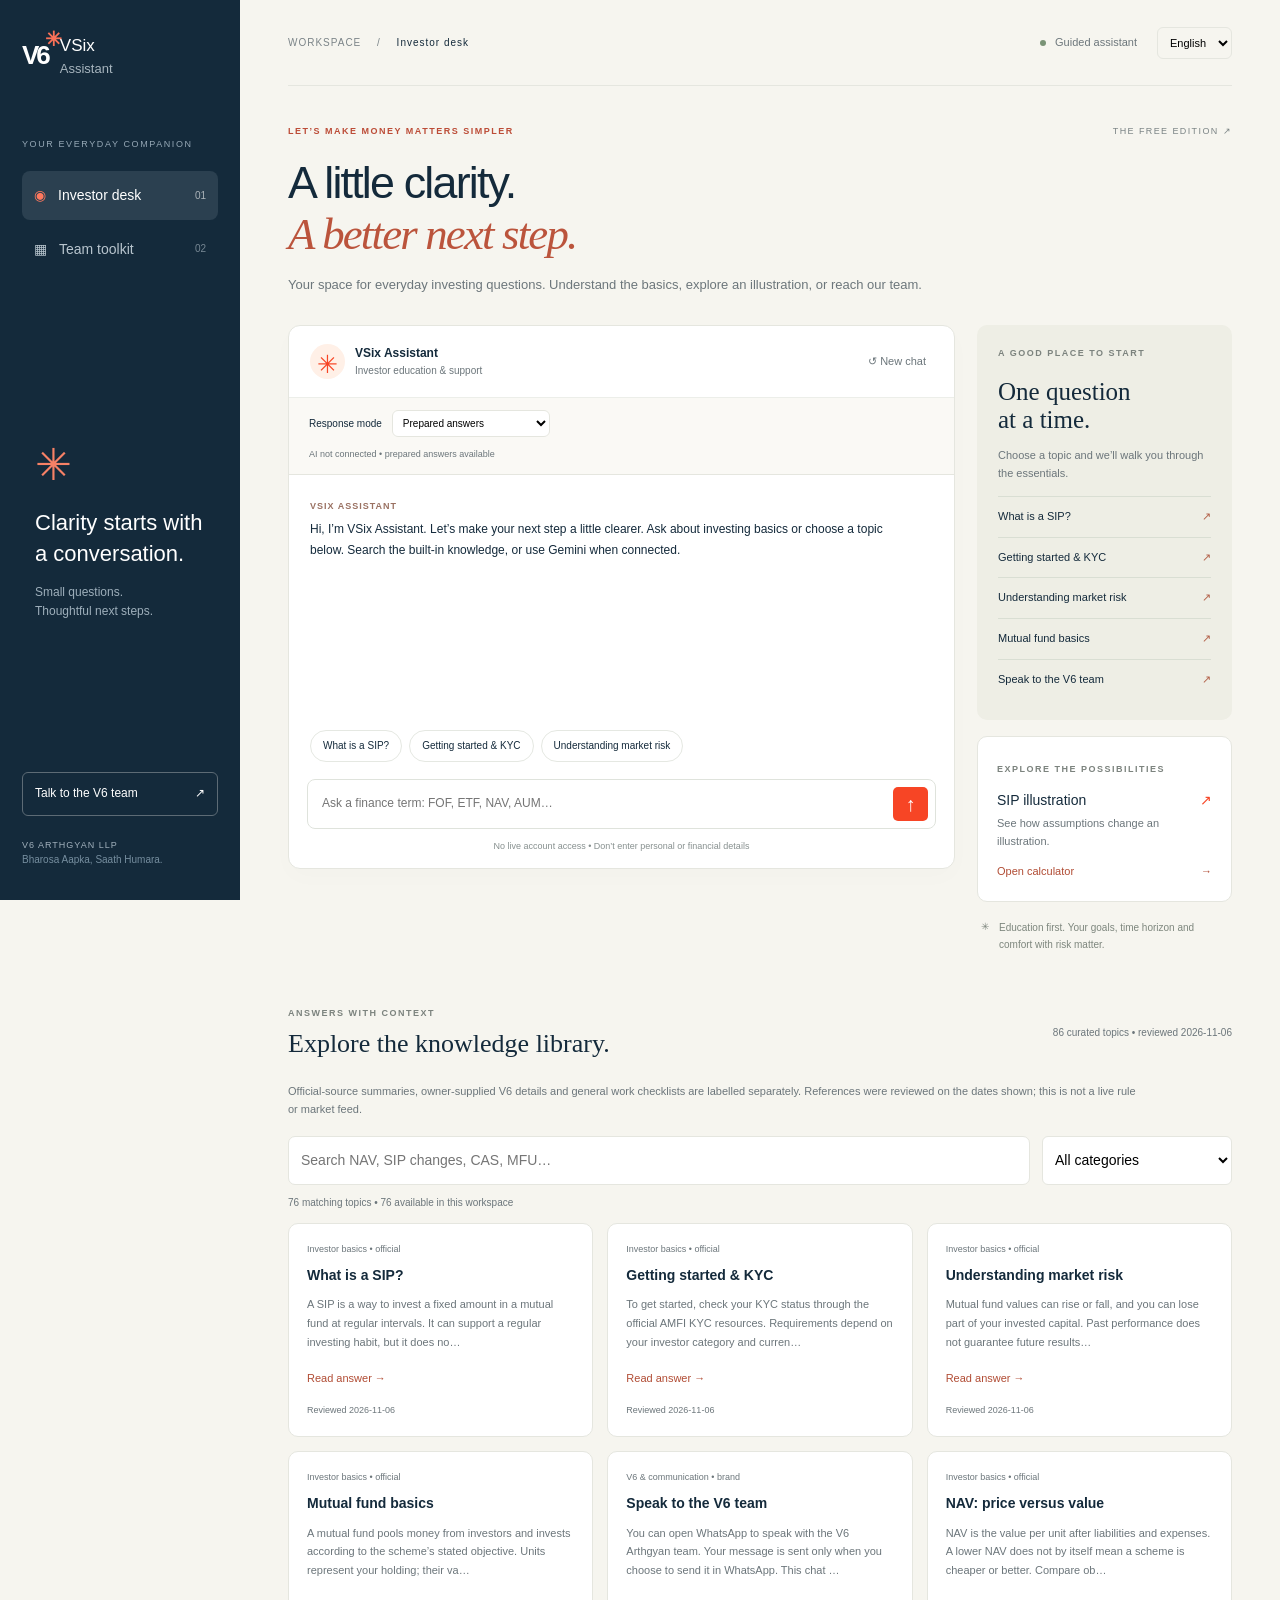
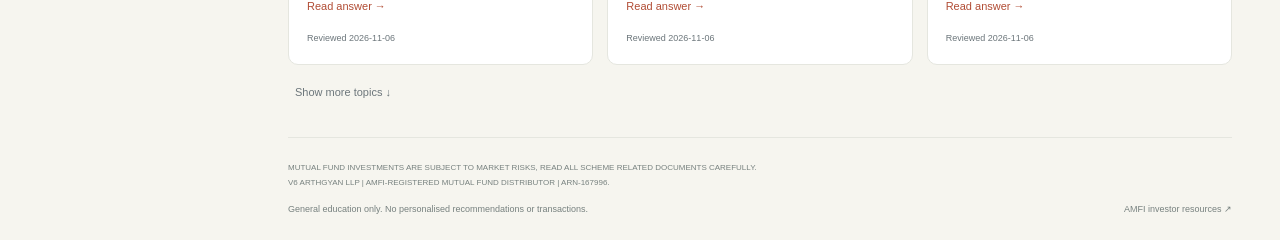
==== commit e75b59c1: "Fix missing FOF definition and add finance glossary with basic-term regression coverage" ====
--- a/index.html
+++ b/index.html
@@ -3,9 +3,9 @@
 <body><div class="app"><aside class="sidebar"><a class="wordmark" href="./" aria-label="VSix Assistant home"><span class="mark">V6<span>✳</span></span><span>VSix <b>Assistant</b></span></a><p class="eyebrow">YOUR EVERYDAY COMPANION</p><nav aria-label="Assistant workspace"><button class="nav active" data-mode="client"><span>◉</span> Investor desk <small>01</small></button><button class="nav" data-mode="team"><span>▦</span> Team toolkit <small>02</small></button></nav><div class="side-note"><span class="little-star">✳</span><h3>Clarity starts with<br>a conversation.</h3><p>Small questions.<br>Thoughtful next steps.</p></div><a class="contact whatsapp" href="https://wa.me/916306522855" target="_blank" rel="noopener noreferrer">Talk to the V6 team <span>↗</span></a><div class="side-bottom">V6 ARTHGYAN LLP<br><span>Bharosa Aapka, Saath Humara.</span></div></aside>
 <main><header><span class="breadcrumb">WORKSPACE <span>/</span> <b id="crumb">Investor desk</b></span><div class="header-right"><span class="status"><i></i> Guided assistant</span><select id="language" aria-label="Response language"><option value="en">English</option><option value="hi">हिन्दी</option></select></div></header>
 <section class="intro"><div class="intro-top"><span class="tag" id="tag">LET’S MAKE MONEY MATTERS SIMPLER</span><span class="edition">THE FREE EDITION ↗</span></div><h1 id="title">A little clarity.<br><em>A better next step.</em></h1><p id="subtitle">Your space for everyday investing questions.<br>Understand the basics, explore an illustration, or reach our team.</p></section>
-<div class="workspace"><section class="chat-panel" aria-label="Guided chat"><div class="panel-head"><div><span class="avatar">✳</span><div><strong>VSix Assistant</strong><small id="modeLabel">Investor education & support</small></div></div><button class="text-button" id="reset">↺ New chat</button></div><div class="ai-bar"><label for="answerMode">Response mode</label><select id="answerMode"><option value="prepared">Prepared answers</option><option value="ai" disabled>Gemini AI — awaiting setup</option></select><span id="aiStatus" role="status">Checking AI connection…</span></div><p class="ai-disclosure" id="aiDisclosure" hidden>AI questions and up to 3 recent exchanges go to Google. Free-tier content may be used to improve its products. Share general questions only. AI can make mistakes.</p><div class="messages" id="messages" role="log" aria-live="polite" aria-relevant="additions"></div><div id="suggestions" class="suggestions"></div><form id="chatForm" class="composer"><label class="sr-only" for="question">Your question</label><input id="question" maxlength="500" autocomplete="off" placeholder="Ask about SIP, KYC, or getting started…" required><button aria-label="Send question" type="submit">↑</button></form><p class="chat-note">No live account access • Don’t enter personal or financial details</p></section>
+<div class="workspace"><section class="chat-panel" aria-label="Guided chat"><div class="panel-head"><div><span class="avatar">✳</span><div><strong>VSix Assistant</strong><small id="modeLabel">Investor education & support</small></div></div><button class="text-button" id="reset">↺ New chat</button></div><div class="ai-bar"><label for="answerMode">Response mode</label><select id="answerMode"><option value="prepared">Prepared answers</option><option value="ai" disabled>Gemini AI — awaiting setup</option></select><span id="aiStatus" role="status">Checking AI connection…</span></div><p class="ai-disclosure" id="aiDisclosure" hidden>AI questions and up to 3 recent exchanges go to Google. Free-tier content may be used to improve its products. Share general questions only. AI can make mistakes.</p><div class="messages" id="messages" role="log" aria-live="polite" aria-relevant="additions"></div><div id="suggestions" class="suggestions"></div><form id="chatForm" class="composer"><label class="sr-only" for="question">Your question</label><input id="question" maxlength="500" autocomplete="off" placeholder="Ask a finance term: FOF, ETF, NAV, AUM…" required><button aria-label="Send question" type="submit">↑</button></form><p class="chat-note">No live account access • Don’t enter personal or financial details</p></section>
 <aside class="right-panel"><section class="resource-card" id="resource"><div class="mini-label">A GOOD PLACE TO START</div><h2>One question<br>at a time.</h2><p>Choose a topic and we’ll walk you through the essentials.</p><div id="topics"></div></section><section class="tool-card"><span class="mini-label">EXPLORE THE POSSIBILITIES</span><h3>SIP illustration <span>↗</span></h3><p>See how assumptions change an illustration.</p><button id="openCalc">Open calculator <span>→</span></button></section><div class="trust-note">✳ <span>Education first. Your goals, time horizon and comfort with risk matter.</span></div></aside></div>
-<section class="knowledge-section" aria-labelledby="knowledgeHeading"><div class="section-title"><div><span class="mini-label">ANSWERS WITH CONTEXT</span><h2 id="knowledgeHeading">Explore the knowledge library.</h2></div><span id="knowledgeVersion"></span></div><p class="knowledge-note">Official-source summaries, owner-supplied V6 details and general work checklists are labelled separately. References were reviewed on the dates shown; this is not a live rule or market feed.</p><div class="knowledge-search"><label class="sr-only" for="knowledgeSearch">Search knowledge</label><input id="knowledgeSearch" type="search" placeholder="Search NAV, SIP changes, CAS, MFU…" maxlength="150"><label class="sr-only" for="knowledgeCategory">Knowledge category</label><select id="knowledgeCategory"><option value="all">All categories</option><option>Investor basics</option><option>Transactions &amp; servicing</option><option>Team operations</option><option>Platform support</option><option>V6 &amp; communication</option></select></div><p id="knowledgeCount" role="status"></p><div id="knowledgeResults" class="knowledge-grid"></div><button class="text-button" id="knowledgeMore">Show more topics ↓</button></section><section id="teamTools" hidden><div class="section-title"><div><span class="mini-label">LESS REPETITION. MORE FOCUS.</span><h2>Your everyday drafting desk.</h2></div><span>Templates • Review before use</span></div><div class="tools-grid"><article class="draft-card"><h3>Content & client replies</h3><p>Prepared drafts for common communication needs.</p><label for="template">Choose a template</label><select id="template"><option value="caption">Goal-based investing caption</option><option value="sipreply">SIP enquiry reply</option><option value="followup">Service request follow-up</option><option value="handover">Internal task handover</option></select><button class="primary" id="draft">Create draft →</button></article><article class="draft-output"><div><span class="mini-label">YOUR DRAFT</span><button class="text-button" id="copyDraft">Copy</button></div><textarea id="draftOutput" aria-label="Editable communication draft" placeholder="Your draft will appear here. You can edit it before copying."></textarea><p id="copyStatus" role="status">No client data required. All drafts need human review.</p></article></div></section>
+<section class="knowledge-section" aria-labelledby="knowledgeHeading"><div class="section-title"><div><span class="mini-label">ANSWERS WITH CONTEXT</span><h2 id="knowledgeHeading">Explore the knowledge library.</h2></div><span id="knowledgeVersion"></span></div><p class="knowledge-note">Official-source summaries, owner-supplied V6 details and general work checklists are labelled separately. References were reviewed on the dates shown; this is not a live rule or market feed.</p><div class="knowledge-search"><label class="sr-only" for="knowledgeSearch">Search knowledge</label><input id="knowledgeSearch" type="search" placeholder="Search NAV, SIP changes, CAS, MFU…" maxlength="150"><label class="sr-only" for="knowledgeCategory">Knowledge category</label><select id="knowledgeCategory"><option value="all">All categories</option><option>Finance glossary</option><option>Investor basics</option><option>Transactions &amp; servicing</option><option>Team operations</option><option>Platform support</option><option>V6 &amp; communication</option></select></div><p id="knowledgeCount" role="status"></p><div id="knowledgeResults" class="knowledge-grid"></div><button class="text-button" id="knowledgeMore">Show more topics ↓</button></section><section id="teamTools" hidden><div class="section-title"><div><span class="mini-label">LESS REPETITION. MORE FOCUS.</span><h2>Your everyday drafting desk.</h2></div><span>Templates • Review before use</span></div><div class="tools-grid"><article class="draft-card"><h3>Content & client replies</h3><p>Prepared drafts for common communication needs.</p><label for="template">Choose a template</label><select id="template"><option value="caption">Goal-based investing caption</option><option value="sipreply">SIP enquiry reply</option><option value="followup">Service request follow-up</option><option value="handover">Internal task handover</option></select><button class="primary" id="draft">Create draft →</button></article><article class="draft-output"><div><span class="mini-label">YOUR DRAFT</span><button class="text-button" id="copyDraft">Copy</button></div><textarea id="draftOutput" aria-label="Editable communication draft" placeholder="Your draft will appear here. You can edit it before copying."></textarea><p id="copyStatus" role="status">No client data required. All drafts need human review.</p></article></div></section>
 <footer><p>MUTUAL FUND INVESTMENTS ARE SUBJECT TO MARKET RISKS, READ ALL SCHEME RELATED DOCUMENTS CAREFULLY.</p><p>V6 ARTHGYAN LLP | AMFI-REGISTERED MUTUAL FUND DISTRIBUTOR | ARN-167996.</p><div><span>General education only. No personalised recommendations or transactions.</span><a href="https://www.amfiindia.com/investor" target="_blank" rel="noopener noreferrer">AMFI investor resources ↗</a></div></footer>
 </main></div>
 <dialog id="calculator"><div class="dialog-head"><span class="mini-label">PLAN WITH PERSPECTIVE</span><button id="closeCalc" aria-label="Close calculator">×</button></div><h2>What could consistency look like?</h2><p class="muted">A mathematical illustration, not a return forecast.</p><form id="calcForm"><label for="monthly">Monthly investment (₹)</label><input id="monthly" type="number" min="100" max="10000000" step="100" value="5000" required><div class="calc-row"><div><label for="years">Years</label><input id="years" type="number" min="1" max="50" value="10" required></div><div><label for="rate">Assumed annual return (%)</label><input id="rate" type="number" min="-20" max="30" step="0.1" value="8" required></div></div><button class="primary">Calculate illustration →</button></form><div id="calcResult" aria-live="polite"></div><p class="fine">Assumes end-of-month contributions and a constant monthly rate derived from the annual rate. Actual returns vary and can be negative. Excludes taxes, charges and inflation.</p></dialog>
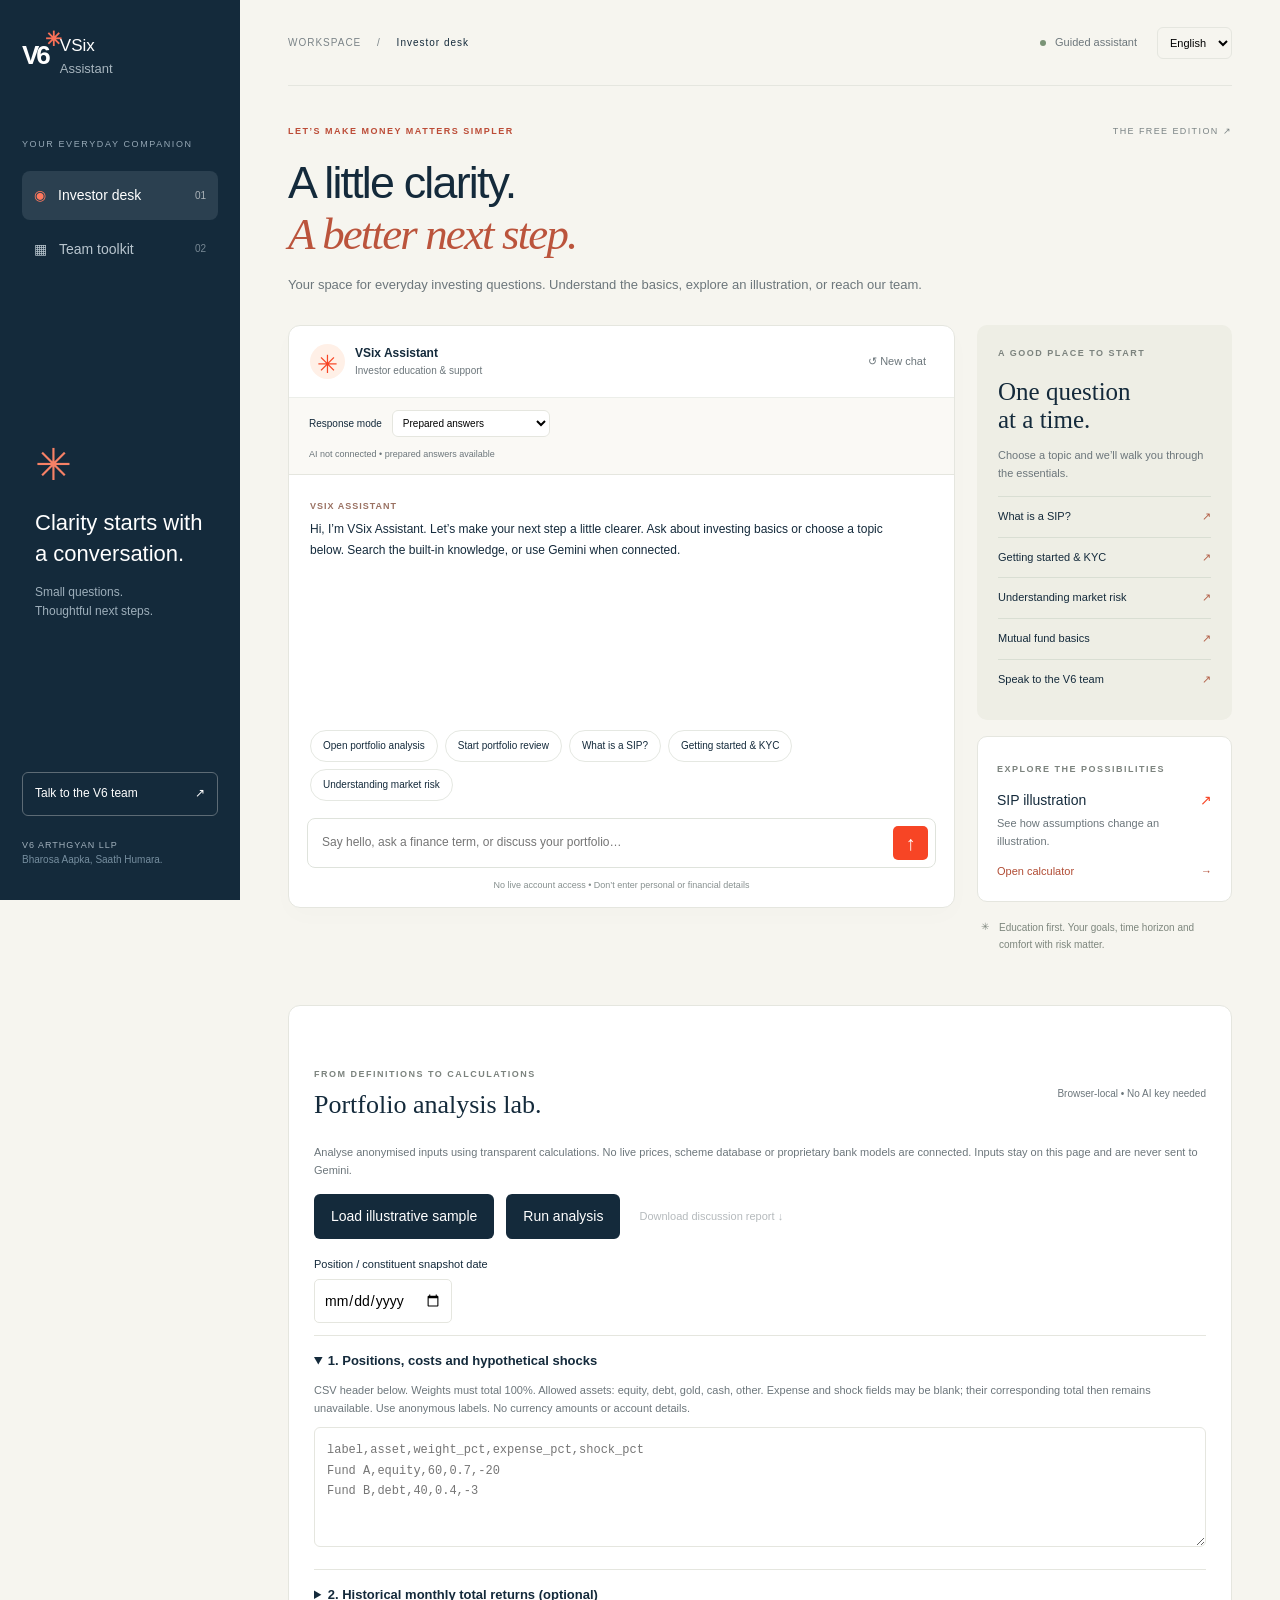
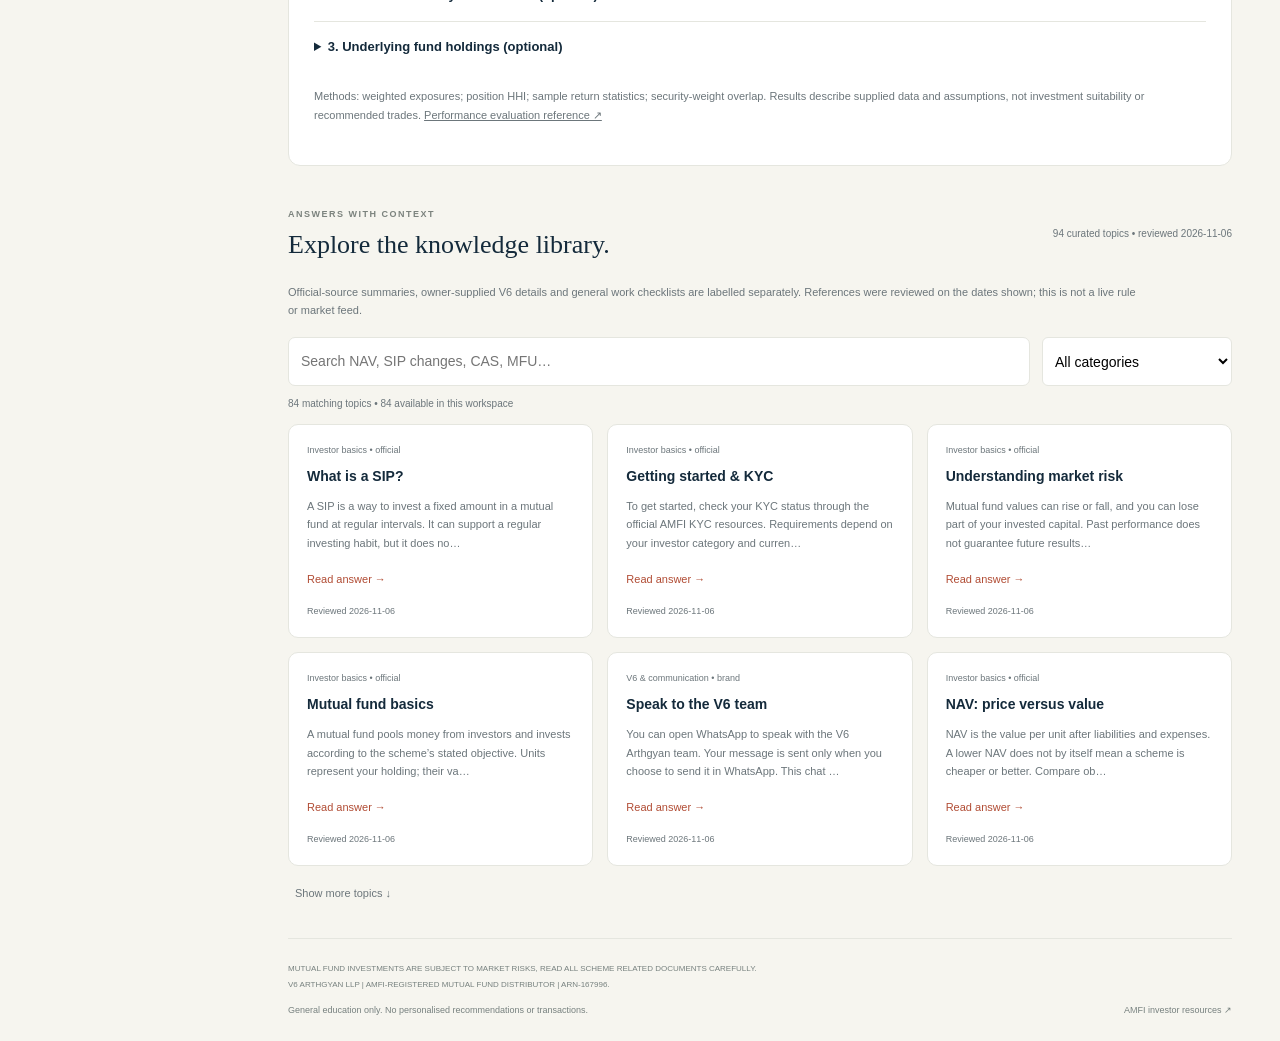
==== commit 89825384: "Add local portfolio analytics lab with explicit data requirements and reproducible reports" ====
--- a/index.html
+++ b/index.html
@@ -5,8 +5,8 @@
 <section class="intro"><div class="intro-top"><span class="tag" id="tag">LET’S MAKE MONEY MATTERS SIMPLER</span><span class="edition">THE FREE EDITION ↗</span></div><h1 id="title">A little clarity.<br><em>A better next step.</em></h1><p id="subtitle">Your space for everyday investing questions.<br>Understand the basics, explore an illustration, or reach our team.</p></section>
 <div class="workspace"><section class="chat-panel" aria-label="Guided chat"><div class="panel-head"><div><span class="avatar">✳</span><div><strong>VSix Assistant</strong><small id="modeLabel">Investor education & support</small></div></div><button class="text-button" id="reset">↺ New chat</button></div><div class="ai-bar"><label for="answerMode">Response mode</label><select id="answerMode"><option value="prepared">Prepared answers</option><option value="ai" disabled>Gemini AI — awaiting setup</option></select><span id="aiStatus" role="status">Checking AI connection…</span></div><p class="ai-disclosure" id="aiDisclosure" hidden>AI questions and up to 3 recent exchanges go to Google. Free-tier content may be used to improve its products. Share general questions only. AI can make mistakes.</p><div class="messages" id="messages" role="log" aria-live="polite" aria-relevant="additions"></div><div id="suggestions" class="suggestions"></div><form id="chatForm" class="composer"><label class="sr-only" for="question">Your question</label><input id="question" maxlength="500" autocomplete="off" placeholder="Ask a finance term: FOF, ETF, NAV, AUM…" required><button aria-label="Send question" type="submit">↑</button></form><p class="chat-note">No live account access • Don’t enter personal or financial details</p></section>
 <aside class="right-panel"><section class="resource-card" id="resource"><div class="mini-label">A GOOD PLACE TO START</div><h2>One question<br>at a time.</h2><p>Choose a topic and we’ll walk you through the essentials.</p><div id="topics"></div></section><section class="tool-card"><span class="mini-label">EXPLORE THE POSSIBILITIES</span><h3>SIP illustration <span>↗</span></h3><p>See how assumptions change an illustration.</p><button id="openCalc">Open calculator <span>→</span></button></section><div class="trust-note">✳ <span>Education first. Your goals, time horizon and comfort with risk matter.</span></div></aside></div>
-<section class="knowledge-section" aria-labelledby="knowledgeHeading"><div class="section-title"><div><span class="mini-label">ANSWERS WITH CONTEXT</span><h2 id="knowledgeHeading">Explore the knowledge library.</h2></div><span id="knowledgeVersion"></span></div><p class="knowledge-note">Official-source summaries, owner-supplied V6 details and general work checklists are labelled separately. References were reviewed on the dates shown; this is not a live rule or market feed.</p><div class="knowledge-search"><label class="sr-only" for="knowledgeSearch">Search knowledge</label><input id="knowledgeSearch" type="search" placeholder="Search NAV, SIP changes, CAS, MFU…" maxlength="150"><label class="sr-only" for="knowledgeCategory">Knowledge category</label><select id="knowledgeCategory"><option value="all">All categories</option><option>Finance glossary</option><option>Investor basics</option><option>Transactions &amp; servicing</option><option>Team operations</option><option>Platform support</option><option>V6 &amp; communication</option></select></div><p id="knowledgeCount" role="status"></p><div id="knowledgeResults" class="knowledge-grid"></div><button class="text-button" id="knowledgeMore">Show more topics ↓</button></section><section id="teamTools" hidden><div class="section-title"><div><span class="mini-label">LESS REPETITION. MORE FOCUS.</span><h2>Your everyday drafting desk.</h2></div><span>Templates • Review before use</span></div><div class="tools-grid"><article class="draft-card"><h3>Content & client replies</h3><p>Prepared drafts for common communication needs.</p><label for="template">Choose a template</label><select id="template"><option value="caption">Goal-based investing caption</option><option value="sipreply">SIP enquiry reply</option><option value="followup">Service request follow-up</option><option value="handover">Internal task handover</option></select><button class="primary" id="draft">Create draft →</button></article><article class="draft-output"><div><span class="mini-label">YOUR DRAFT</span><button class="text-button" id="copyDraft">Copy</button></div><textarea id="draftOutput" aria-label="Editable communication draft" placeholder="Your draft will appear here. You can edit it before copying."></textarea><p id="copyStatus" role="status">No client data required. All drafts need human review.</p></article></div></section>
+<section class="analysis-lab" id="analysisLab" aria-labelledby="analysisHeading"><div class="section-title"><div><span class="mini-label">FROM DEFINITIONS TO CALCULATIONS</span><h2 id="analysisHeading">Portfolio analysis lab.</h2></div><span>Browser-local • No AI key needed</span></div><p>Analyse anonymised inputs using transparent calculations. No live prices, scheme database or proprietary bank models are connected. Inputs stay on this page and are never sent to Gemini.</p><div class="analysis-actions"><button id="loadAnalysisDemo" class="primary">Load illustrative sample</button><button id="runAnalysis" class="primary">Run analysis</button><button id="analysisDownload" class="text-button" disabled>Download discussion report ↓</button></div><label for="analysisDate">Position / constituent snapshot date</label><input id="analysisDate" type="date"><details open><summary>1. Positions, costs and hypothetical shocks</summary><p>CSV header below. Weights must total 100%. Allowed assets: equity, debt, gold, cash, other. Expense and shock fields may be blank; their corresponding total then remains unavailable. Use anonymous labels. No currency amounts or account details.</p><label class="sr-only" for="positionsData">Position inputs</label><textarea id="positionsData" spellcheck="false" placeholder="label,asset,weight_pct,expense_pct,shock_pct&#10;Fund A,equity,60,0.7,-20&#10;Fund B,debt,40,0.4,-3"></textarea></details><details><summary>2. Historical monthly total returns (optional)</summary><p>At least 12 sorted, consecutive months. Use the same currency, time interval and fee basis for portfolio and benchmark. Percent returns, not NAV levels or account balances.</p><label for="riskFree">Annual risk-free assumption (%) — needed for Sharpe</label><input id="riskFree" type="number" min="-20" max="50" step="0.1" value="0"><label class="sr-only" for="returnsData">Monthly return inputs</label><textarea id="returnsData" spellcheck="false" placeholder="month,portfolio_pct,benchmark_pct&#10;2025-01,1.2,1.0"></textarea></details><details><summary>3. Underlying fund holdings (optional)</summary><p>Use matching position labels and stable security identifiers from the same snapshot date. Each supplied fund must include its full portfolio, totalling 100%; include cash when relevant. Partial coverage across funds is reported explicitly.</p><label class="sr-only" for="overlapData">Constituent holding inputs</label><textarea id="overlapData" spellcheck="false" placeholder="fund,security,weight_pct&#10;Fund A,SEC-ONE,60&#10;Fund A,SEC-TWO,40"></textarea></details><p id="analysisError" role="alert"></p><div id="analysisResults" aria-live="polite"></div><p class="analysis-note">Methods: weighted exposures; position HHI; sample return statistics; security-weight overlap. Results describe supplied data and assumptions, not investment suitability or recommended trades. <a href="https://www.cfainstitute.org/insights/professional-learning/refresher-readings/2026/portfolio-performance-evaluation" target="_blank" rel="noopener noreferrer">Performance evaluation reference ↗</a></p></section><section class="knowledge-section" aria-labelledby="knowledgeHeading"><div class="section-title"><div><span class="mini-label">ANSWERS WITH CONTEXT</span><h2 id="knowledgeHeading">Explore the knowledge library.</h2></div><span id="knowledgeVersion"></span></div><p class="knowledge-note">Official-source summaries, owner-supplied V6 details and general work checklists are labelled separately. References were reviewed on the dates shown; this is not a live rule or market feed.</p><div class="knowledge-search"><label class="sr-only" for="knowledgeSearch">Search knowledge</label><input id="knowledgeSearch" type="search" placeholder="Search NAV, SIP changes, CAS, MFU…" maxlength="150"><label class="sr-only" for="knowledgeCategory">Knowledge category</label><select id="knowledgeCategory"><option value="all">All categories</option><option>Portfolio analysis</option><option>Finance glossary</option><option>Investor basics</option><option>Transactions &amp; servicing</option><option>Team operations</option><option>Platform support</option><option>V6 &amp; communication</option></select></div><p id="knowledgeCount" role="status"></p><div id="knowledgeResults" class="knowledge-grid"></div><button class="text-button" id="knowledgeMore">Show more topics ↓</button></section><section id="teamTools" hidden><div class="section-title"><div><span class="mini-label">LESS REPETITION. MORE FOCUS.</span><h2>Your everyday drafting desk.</h2></div><span>Templates • Review before use</span></div><div class="tools-grid"><article class="draft-card"><h3>Content & client replies</h3><p>Prepared drafts for common communication needs.</p><label for="template">Choose a template</label><select id="template"><option value="caption">Goal-based investing caption</option><option value="sipreply">SIP enquiry reply</option><option value="followup">Service request follow-up</option><option value="handover">Internal task handover</option></select><button class="primary" id="draft">Create draft →</button></article><article class="draft-output"><div><span class="mini-label">YOUR DRAFT</span><button class="text-button" id="copyDraft">Copy</button></div><textarea id="draftOutput" aria-label="Editable communication draft" placeholder="Your draft will appear here. You can edit it before copying."></textarea><p id="copyStatus" role="status">No client data required. All drafts need human review.</p></article></div></section>
 <footer><p>MUTUAL FUND INVESTMENTS ARE SUBJECT TO MARKET RISKS, READ ALL SCHEME RELATED DOCUMENTS CAREFULLY.</p><p>V6 ARTHGYAN LLP | AMFI-REGISTERED MUTUAL FUND DISTRIBUTOR | ARN-167996.</p><div><span>General education only. No personalised recommendations or transactions.</span><a href="https://www.amfiindia.com/investor" target="_blank" rel="noopener noreferrer">AMFI investor resources ↗</a></div></footer>
 </main></div>
 <dialog id="calculator"><div class="dialog-head"><span class="mini-label">PLAN WITH PERSPECTIVE</span><button id="closeCalc" aria-label="Close calculator">×</button></div><h2>What could consistency look like?</h2><p class="muted">A mathematical illustration, not a return forecast.</p><form id="calcForm"><label for="monthly">Monthly investment (₹)</label><input id="monthly" type="number" min="100" max="10000000" step="100" value="5000" required><div class="calc-row"><div><label for="years">Years</label><input id="years" type="number" min="1" max="50" value="10" required></div><div><label for="rate">Assumed annual return (%)</label><input id="rate" type="number" min="-20" max="30" step="0.1" value="8" required></div></div><button class="primary">Calculate illustration →</button></form><div id="calcResult" aria-live="polite"></div><p class="fine">Assumes end-of-month contributions and a constant monthly rate derived from the annual rate. Actual returns vary and can be negative. Excludes taxes, charges and inflation.</p></dialog>
-<script type="module" src="app.js"></script></body></html>
+<script type="module" src="analysis-ui.mjs"></script><script type="module" src="app.js"></script></body></html>
--- a/style.css
+++ b/style.css
@@ -2,3 +2,5 @@
 .ai-bar{padding:12px 20px;background:#faf9f5;border-bottom:1px solid var(--line);display:flex;align-items:center;gap:10px;flex-wrap:wrap}.ai-bar label{margin:0;font-size:10px}.ai-bar select{font-size:10px;padding:6px}.ai-bar>span{font-size:9px;color:var(--muted);width:100%}.ai-disclosure{font-size:10px;padding:10px 20px;color:#8b4836;background:#fff0e7}button:disabled{opacity:.5;cursor:wait;transform:none}
 
 .knowledge-section{margin-top:30px}.knowledge-note{font-size:11px;color:var(--muted);max-width:850px}.knowledge-search{display:flex;gap:12px;margin-top:18px}.knowledge-search input{flex:1;min-width:0;border:1px solid var(--line);border-radius:7px;padding:12px;color:var(--navy);background:#fff}.knowledge-search select{max-width:230px}.knowledge-grid{display:grid;grid-template-columns:repeat(3,minmax(0,1fr));gap:14px;margin:12px 0}.knowledge-card{background:#fff;border:1px solid var(--line);border-radius:10px;padding:18px;display:flex;flex-direction:column;align-items:flex-start}.knowledge-card small{font-size:9px;color:var(--muted)}.knowledge-card h3{font-size:14px;line-height:1.4;margin:10px 0}.knowledge-card p{font-size:11px;color:var(--muted);line-height:1.7;margin-bottom:10px}.knowledge-card button{margin-top:auto;padding:8px 0;border:0;background:none;color:#b14c34;font-size:11px}.knowledge-card small:last-child{margin-top:8px}#knowledgeCount{margin-top:10px;color:var(--muted);font-size:10px}@media(max-width:1000px){.knowledge-grid{grid-template-columns:repeat(2,minmax(0,1fr))}}@media(max-width:620px){.knowledge-grid{grid-template-columns:1fr}.knowledge-search{flex-direction:column}.knowledge-search select{max-width:none}.knowledge-section .section-title>span{display:none}}
+
+.analysis-lab{margin:35px 0;padding:25px;background:#fff;border:1px solid var(--line);border-radius:12px}.analysis-lab>p,.analysis-lab details p{color:var(--muted);font-size:11px}.analysis-actions{display:flex;gap:12px;align-items:center;flex-wrap:wrap;margin:15px 0}.analysis-actions .primary{width:auto;margin:0}.analysis-lab details{padding:15px 0;border-top:1px solid var(--line)}.analysis-lab summary{cursor:pointer;font-size:13px;font-weight:600}.analysis-lab details p{margin:10px 0}.analysis-lab textarea{width:100%;min-height:120px;border:1px solid var(--line);border-radius:6px;padding:12px;font:12px/1.7 monospace;resize:vertical}.analysis-lab input{padding:9px;border:1px solid var(--line);border-radius:5px;margin-bottom:12px;max-width:220px}.analysis-lab table{width:100%;border-collapse:collapse;font-size:12px}.analysis-lab td,.analysis-lab th{text-align:left;padding:9px;border-bottom:1px solid var(--line);font-weight:400}.analysis-lab td{text-align:right;white-space:nowrap}.analysis-lab h3{font-size:16px;margin:22px 0 8px}.analysis-note{font-size:10px;line-height:1.7;color:var(--muted);margin:15px 0}#analysisError{color:#b13b26;margin:12px 0}@media(max-width:620px){.analysis-lab{padding:16px}.analysis-actions{gap:7px}.analysis-lab td,.analysis-lab th{font-size:10px;padding:7px}}
